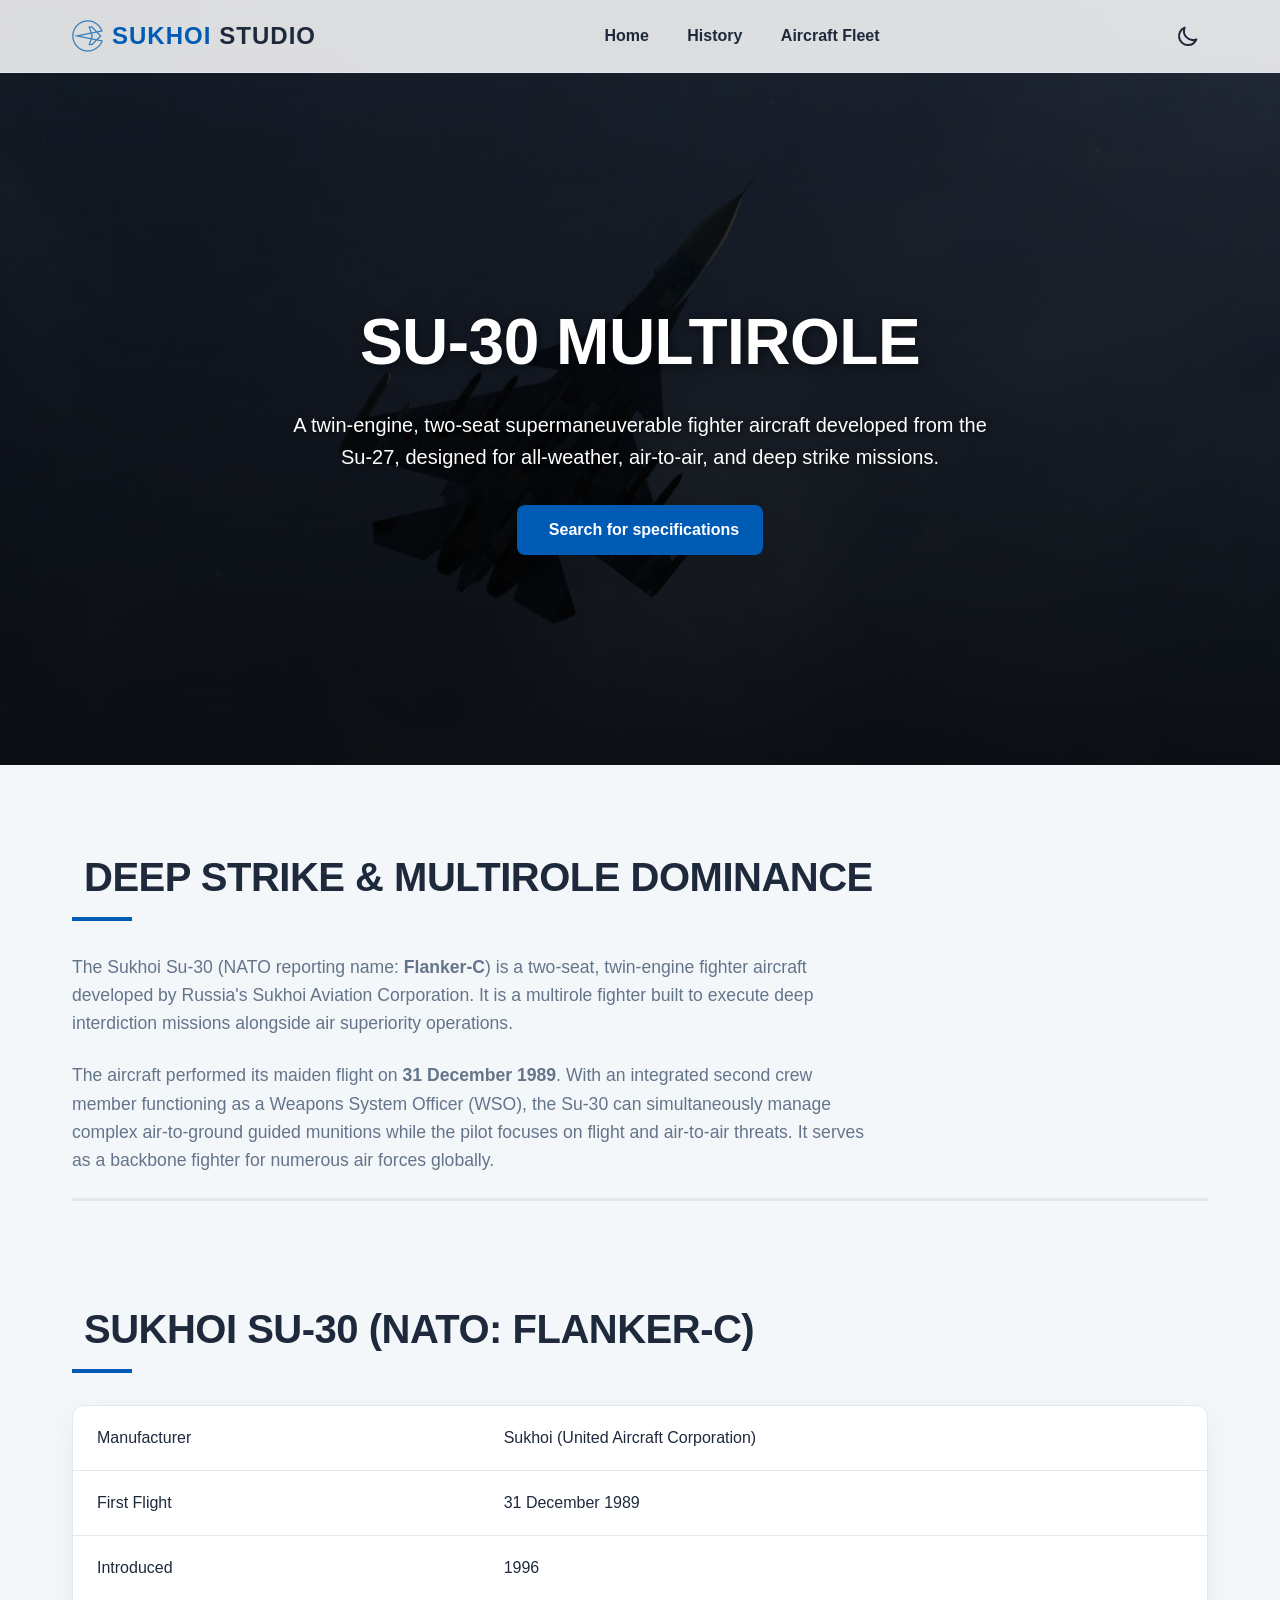
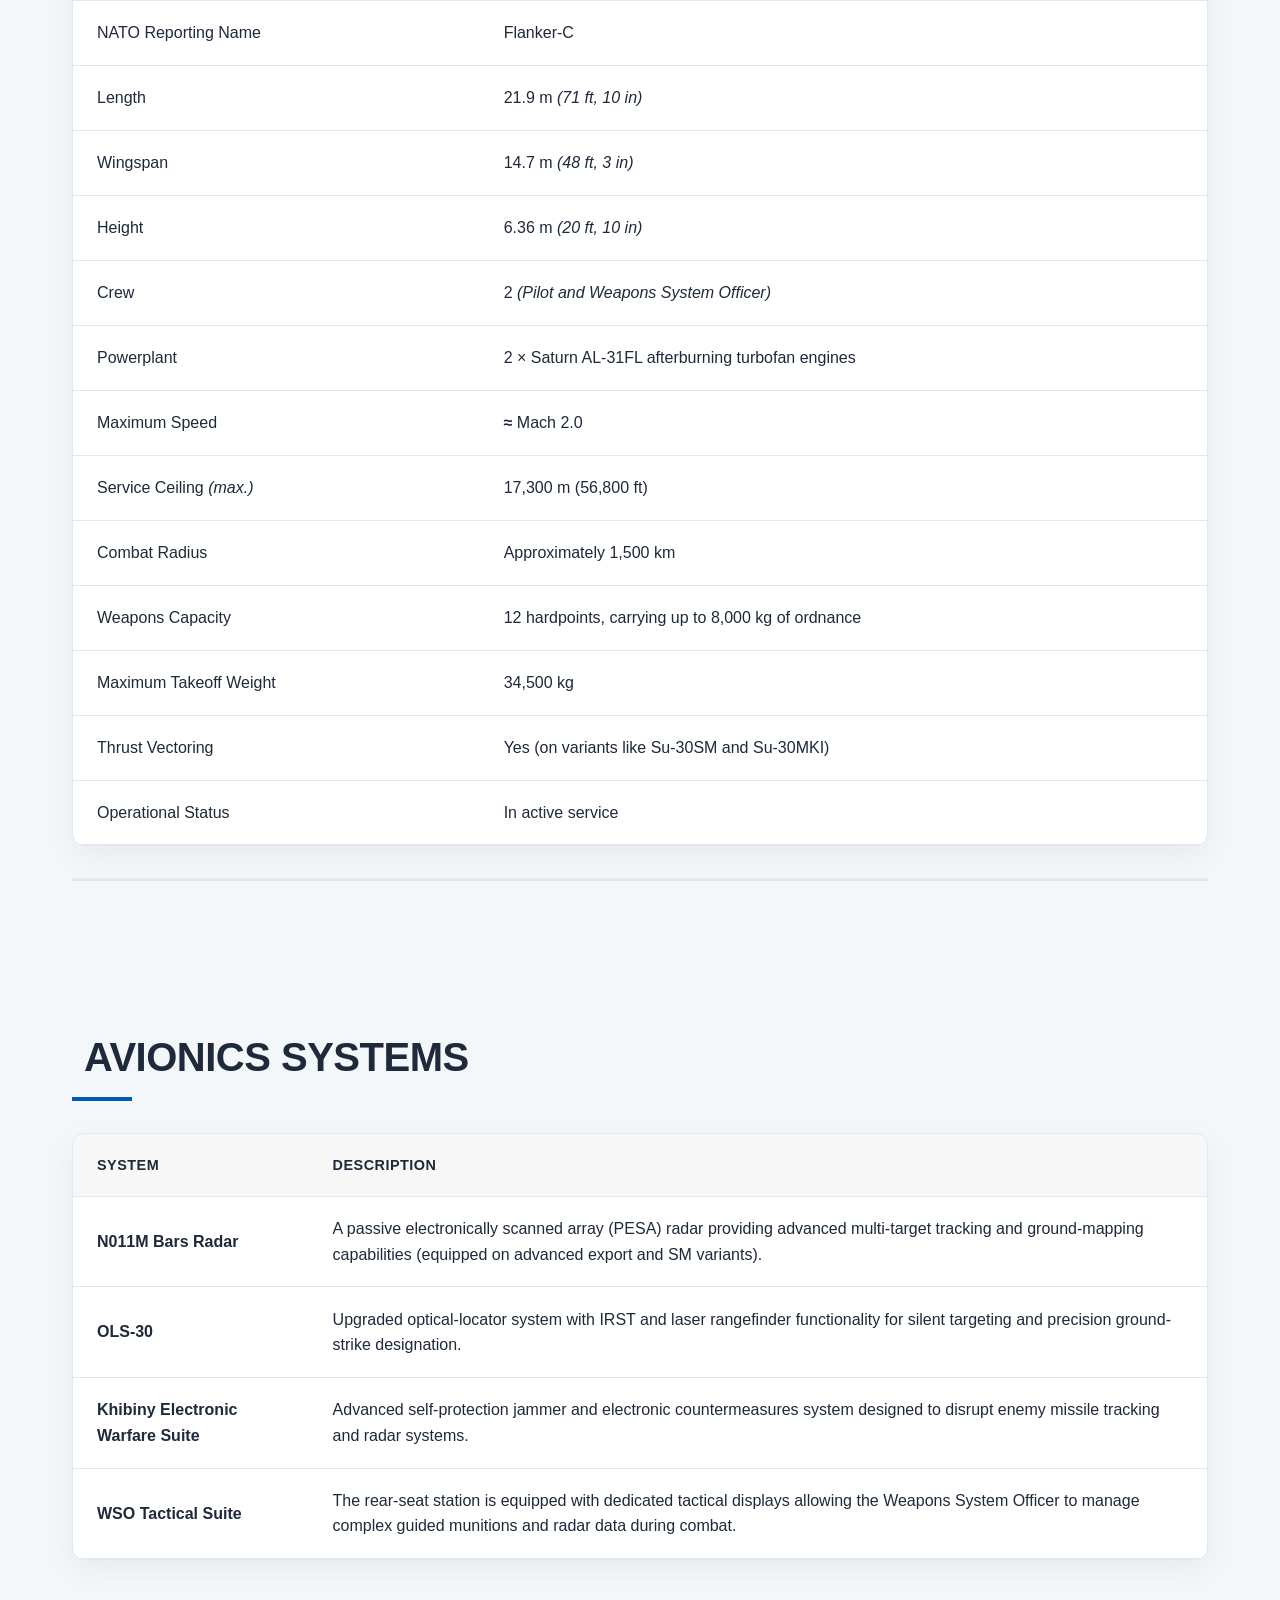
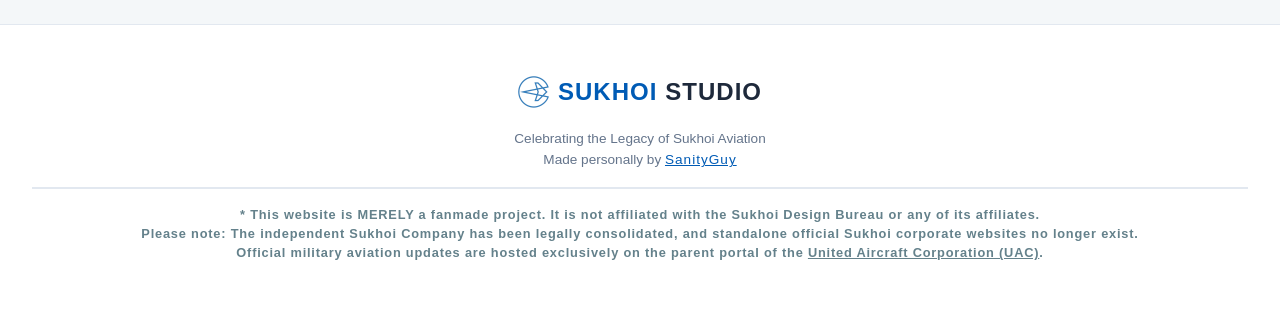
==== subwebs/su30.html @ 8779d071 "fix:Fixed minor bugs and initialized an old project" ====
<!DOCTYPE html>
<html lang="en">
<head>
    <meta charset="UTF-8">
    <meta name="viewport" content="width=device-width, initial-scale=1.0">
    <title>Su-30 Multirole | Sukhoi Studio</title>
    <link rel="apple-touch-icon" sizes="180x180" href="../assets/apple-touch-icon.png">
    <link rel="icon" type="image/png" sizes="32x32" href="../assets/favicon-32x32.png">
    <link rel="icon" type="image/png" sizes="16x16" href="../assets/favicon-16x16.png">
    <link rel="manifest" href="../assets/site.webmanifest">

    <link href="[https://fonts.googleapis.com/css2?family=Inter:wght@300;400;600;800&display=swap](https://fonts.googleapis.com/css2?family=Inter:wght@300;400;600;800&display=swap)" rel="stylesheet">
    <link href="[https://unpkg.com/boxicons@2.1.4/css/boxicons.min.css](https://unpkg.com/boxicons@2.1.4/css/boxicons.min.css)" rel="stylesheet">
    <link href="[https://unpkg.com/aos@2.3.1/dist/aos.css](https://unpkg.com/aos@2.3.1/dist/aos.css)" rel="stylesheet">
    <link rel="stylesheet" href="../style.css">
</head>
<body>
    <nav>
        <div class="nav-content">
            <div class="logo">
                <img src="../assets/favicon-32x32.png" alt="Sukhoi Studio Logo" class="logo-icon">
                <span class="logo-accent">SUKHOI</span> STUDIO
            </div>
            <ul class="nav-links">
                <li><a href="../index.html"><i class='bx bx-home'></i> Home</a></li>
                <li><a href="../history.html"><i class='bx bx-history'></i> History</a></li>

                <li class="dropdown-trigger">
                    <a href="#info" class="dropdown-link-title" aria-haspopup="true">
                        <i class='bx bxs-paper-plane'></i> Aircraft Fleet 
                        <i class='bx bx-chevron-down chevron-icon'></i>
                    </a>
                    <div class="dropdown-menu">
                        <div class="dropdown-grid">

                            <div class="dropdown-column featured-jet">
                                <div class="jet-tag">Flagship</div>
                                <h3>Su-57 Felon</h3>
                                <p>Russia's premier 5th-generation stealth air platform.</p>
                                <a href="su57.html" class="btn-dropdown">Explore Specs →</a>
                            </div>

                            <div class="dropdown-column">
                                <span class="column-title">4th Gen Legacy</span>
                                <ul class="submenu-links">
                                    <li><a href="su27.html"><i class='bx bx-shield-quarter'></i> Su-27 Flanker</a></li>
                                    <li><a href="su30.html"><i class='bx bx-crosshair'></i> Su-30 Multirole</a></li>
                                    <li><a href="su34.html"><i class='bx bx-target-lock'></i> Su-34 Fullback</a></li>
                                </ul>
                            </div>

                            <div class="dropdown-column">
                                <span class="column-title">Modern Fleet</span>
                                <ul class="submenu-links">
                                    <li><a href="su35.html"><i class='bx bxs-zap'></i> Su-35 Flanker-E</a></li>
                                    <li><a href="su47.html"><i class='bx bxs-component'></i> Su-47 Berkut</a></li>
                                    <li><a href="su75.html"><i class='bx bxs-hot'></i> Su-75 Checkmate</a></li>
                                </ul>
                            </div>
                        </div>
                    </div>
                </li>
            </ul>
            <button id="theme-toggle" aria-label="Toggle Dark Mode">
                <svg class="sun-icon" xmlns="[http://www.w3.org/2000/svg](http://www.w3.org/2000/svg)" fill="none" stroke="currentColor" viewBox="0 0 24 24">
                    <path stroke-linecap="round" stroke-linejoin="round" stroke-width="2" d="M12 3v1m0 16v1m9-9h-1M4 12H3m15.364 6.364l-.707-.707M6.343 6.343l-.707-.707m12.728 0l-.707.707M6.343 17.657l-.707.707M16 12a4 4 0 11-8 0 4 4 0 018 0z"></path>
                </svg>
                <svg class="moon-icon" xmlns="[http://www.w3.org/2000/svg](http://www.w3.org/2000/svg)" fill="none" stroke="currentColor" viewBox="0 0 24 24">
                    <path stroke-linecap="round" stroke-linejoin="round" stroke-width="2" d="M20.354 15.354A9 9 0 018.646 3.646 9.003 9.003 0 0012 21a9.003 9.003 0 008.354-5.646z"></path>
                </svg>
            </button>
        </div>
    </nav>

    <header class="hero su30">
        <div class="hero-text" data-aos="fade-up" data-aos-duration="1000">
            <h1>SU-30 MULTIROLE</h1>
            <p>A twin-engine, two-seat supermaneuverable fighter aircraft developed from the Su-27, designed for all-weather, air-to-air, and deep strike missions.</p>
            <a class="btn" href="#info"><i class="bx bx-radar"></i> Search for specifications</a>
        </div>
    </header>
    
    <div class="container">
        <section id="info" data-aos="fade-up" data-aos-duration="800">
            <div class="section-header">
                <h2><i class='bx bx-ghost'></i> Deep Strike & Multirole Dominance</h2>
                <div class="accent-line"></div>
            </div>
            <p>
                The Sukhoi Su-30 (NATO reporting name: <strong>Flanker-C</strong>) is a two-seat, twin-engine fighter aircraft developed by Russia's Sukhoi Aviation Corporation. It is a multirole fighter built to execute deep interdiction missions alongside air superiority operations.
            </p>

            <p>
                The aircraft performed its maiden flight on
                <strong>31 December 1989</strong>.
                With an integrated second crew member functioning as a Weapons System Officer (WSO), the Su-30 can simultaneously manage complex air-to-ground guided munitions while the pilot focuses on flight and air-to-air threats. It serves as a backbone fighter for numerous air forces globally.
            </p>
        </section>
        
        <div class="section-line"></div>

        <section data-aos="fade-up" data-aos-duration="800">
            <div class="section-header" data-aos="fade-up" data-aos-duration="800">
                <h2><i class='bx bx-info-circle'></i> Sukhoi Su-30 (NATO: Flanker-C)</h2>
                <div class="accent-line"></div>
            </div>
            <div class="table-container">
                <table>
                    <tr>
                    <td>Manufacturer</td>
                    <td>Sukhoi (United Aircraft Corporation)</td>
                    </tr>

                    <tr>
                    <td>First Flight</td>
                    <td>31 December 1989</td>
                    </tr>

                    <tr>
                    <td>Introduced</td>
                    <td>1996</td>
                    </tr>

                    <tr>
                    <td>NATO Reporting Name</td>
                    <td>Flanker-C</td>
                    </tr>

                    <tr>
                    <td>Length</td>
                    <td>21.9 m <i>(71 ft, 10 in)</i></td>
                    </tr>

                    <tr>
                    <td>Wingspan</td>
                    <td>14.7 m <i>(48 ft, 3 in)</i></td>
                    </tr>

                    <tr>
                    <td>Height</td>
                    <td>6.36 m <i>(20 ft, 10 in)</i></td>
                    </tr>

                    <tr>
                    <td>Crew</td>
                    <td>2 <i>(Pilot and Weapons System Officer)</i></td>
                    </tr>

                    <tr>
                    <td>Powerplant</td>
                    <td>2 × Saturn AL-31FL afterburning turbofan engines</td>
                    </tr>

                    <tr>
                    <td>Maximum Speed</td>
                    <td><strong>≈</strong> Mach 2.0</td>
                    </tr>

                    <tr>
                    <td>Service Ceiling <i>(max.)</i></td>
                    <td>17,300 m (56,800 ft)</td>
                    </tr>

                    <tr>
                    <td>Combat Radius</td>
                    <td>Approximately 1,500 km</td>
                    </tr>

                    <tr>
                    <td>Weapons Capacity</td>
                    <td>12 hardpoints, carrying up to 8,000 kg of ordnance</td>
                    </tr>

                    <tr>
                    <td>Maximum Takeoff Weight</td>
                    <td>34,500 kg</td>
                    </tr>

                    <tr>
                    <td>Thrust Vectoring</td>
                    <td>Yes (on variants like Su-30SM and Su-30MKI)</td>
                    </tr>

                    <tr>
                    <td>Operational Status</td>
                    <td>In active service</td>
                    </tr>
                </table>
            </div>
        </section>

        <div class="section-line-padding"></div>

        <section data-aos="fade-up" data-aos-duration="800">
            <div class="section-header">
                <h2><i class='bx bx-microchip'></i> Avionics Systems</h2>
                <div class="accent-line"></div>
            </div>
            <div class="table-container">
                <table>
                    <thead>
                        <tr>
                            <th>System</th>
                            <th>Description</th>
                        </tr>
                    </thead>
                    <tbody>
                        <tr>
                        <td><strong>N011M Bars Radar</strong></td>
                        <td>A passive electronically scanned array (PESA) radar providing advanced multi-target tracking and ground-mapping capabilities (equipped on advanced export and SM variants).</td>
                        </tr>

                        <tr>
                        <td><strong>OLS-30</strong></td>
                        <td>Upgraded optical-locator system with IRST and laser rangefinder functionality for silent targeting and precision ground-strike designation.</td>
                        </tr>

                        <tr>
                        <td><strong>Khibiny Electronic Warfare Suite</strong></td>
                        <td>Advanced self-protection jammer and electronic countermeasures system designed to disrupt enemy missile tracking and radar systems.</td>
                        </tr>

                        <tr>
                        <td><strong>WSO Tactical Suite</strong></td>
                        <td>The rear-seat station is equipped with dedicated tactical displays allowing the Weapons System Officer to manage complex guided munitions and radar data during combat.</td>
                        </tr>
                    </tbody>
                </table>
            </div>
        </section>
    </div>

    <footer>
    <div class="footer-content">
        <div class="logo"><img src="../assets/favicon-32x32.png" alt="Logo" class="logo-icon"> <span class="logo-accent">SUKHOI</span> STUDIO</div>
        <p>Celebrating the Legacy of Sukhoi Aviation</p>
        <p>Made personally by <a href="[https://github.com](https://github.com)" target="_blank" id="github">SanityGuy</a></p>
        <div class="footer-line"></div>
        <p id="warning">
            * This website is MERELY a fanmade project. It is not affiliated with the Sukhoi Design Bureau or any of its affiliates.<br>
            Please note: The independent Sukhoi Company has been legally consolidated, and standalone official Sukhoi corporate websites no longer exist. <br>
            Official military aviation updates are hosted exclusively on the parent portal of the <a href="[https://uacrussia.ru/en/](https://uacrussia.ru/en/)" target="_blank">United Aircraft Corporation (UAC)</a>.
        </p>
    </div>
    </footer>

    <script src="[https://unpkg.com/aos@2.3.1/dist/aos.js](https://unpkg.com/aos@2.3.1/dist/aos.js)"></script>
    <script src="../script.js"></script>
</body>
</html>
---- style.css ----
:root {
    --bg-color: #f4f7f9;
    --surface-color: #ffffff;
    --text-main: #1e293b;
    --text-muted: #64748b;
    --warning-color: #64818b;
    --warning-hover: #53b1d3;
    --accent-blue: #005bb5;
    --accent-blue-hover: #004488;
    --accent-red: #d32f2f;
    --border-color: #e2e8f0;
    --nav-bg: rgba(255, 255, 255, 0.85);
    --shadow: 0 10px 30px rgba(0, 0, 0, 0.05);
    --shadow-hover: 0 15px 35px rgba(0, 0, 0, 0.1);
}

[data-theme="dark"] {
    --bg-color: #0b1121;
    --surface-color: #151e32;
    --text-main: #f8fafc;
    --text-muted: #94a3b8;
    --warning-color: #94b3b8;
    --warning-hover: #5cadef;
    --accent-blue: #3b82f6;
    --accent-blue-hover: #60a5fa;
    --accent-red: #ef4444;
    --border-color: #27354f;
    --nav-bg: rgba(11, 17, 33, 0.85);
    --shadow: 0 10px 30px rgba(0, 0, 0, 0.4);
    --shadow-hover: 0 15px 35px rgba(0, 0, 0, 0.6);
}

* {
    margin: 0;
    padding: 0;
    box-sizing: border-box;
    scroll-behavior: smooth;
}

body {
    background-color: var(--bg-color);
    color: var(--text-main);
    font-family: 'Inter', sans-serif;
    line-height: 1.6;
    transition: background-color 0.4s ease, color 0.4s ease;
    overflow-x: hidden;
}

h1, h2, h3 { font-weight: 800; letter-spacing: -0.5px; }
header { scroll-margin-top: 100px; }
section { scroll-margin-top: 100px; padding-top: 5rem; }
section p { font-size: 1.1rem; color: var(--text-muted); margin-bottom: 1.5rem; max-width: 800px; }

.container { max-width: 1200px; margin: 0 auto; padding: 0 2rem 4rem 2rem; }
.section-header { margin-bottom: 2rem; }
.section-header h2 { font-size: 2.5rem; text-transform: uppercase; display: flex; align-items: center; gap: 0.75rem; }
.section-header h2 i { color: var(--accent-blue); font-size: 2.8rem; }
.accent-line { height: 4px; width: 60px; background-color: var(--accent-blue); margin-top: 0.5rem; transition: background-color 0.4s ease; }
.section-line { height: 3px; width: 100%; background-color: var(--border-color); margin-top: 1rem; margin-bottom: 1rem; }
.section-line-padding { height: 3px; width: 100%; background-color: var(--border-color); margin-top: 2rem; margin-bottom: 4rem; }
.footer-line { height: 2px; width: 100%; background-color: var(--border-color); margin-top: 1rem; margin-bottom: 1rem; }
.subsection-title { font-size: 1.5rem; margin-bottom: 1rem; color: var(--text-muted); text-transform: uppercase; letter-spacing: 1px; display: flex; align-items: center; gap: 0.5rem; }
.subsection-title i { color: var(--accent-blue); }

.btn { display: inline-flex; align-items: center; gap: 0.5rem; background-color: var(--accent-blue); color: #ffffff; text-decoration: none; padding: 0.75rem 1.5rem; border-radius: 8px; font-weight: 600; box-shadow: var(--shadow); transition: background-color 0.3s ease, transform 0.3s ease; }
.btn:hover { background-color: var(--accent-blue-hover); transform: translateY(-2px); }

.stat-card { display: flex; flex-direction: row; justify-content: space-between; background-color: var(--surface-color); border-radius: 16px; padding: 24px; box-shadow: var(--shadow); transition: all 0.4s ease; width: 100%; margin-bottom: 1rem; margin-top: 3rem; gap: 1.5rem; }
.stat-card:hover { transform: translateY(-2px); box-shadow: var(--shadow), var(--shadow-hover); }
.stat-item { display: flex; flex-direction: column; flex: 1; text-align: left; }
.stat-item:not(:last-child) { border-right: 1px solid var(--border-color); padding-right: 1.5rem; }
.stat-title { font-size: 13px; font-weight: 600; color: var(--text-muted); text-transform: uppercase; letter-spacing: 0.5px; margin-bottom: 0.25rem; }
.stat-value { font-size: 20px; font-weight: 800; color: var(--text-main); margin: 0; }

nav { position: fixed; top: 0; width: 100%; background: var(--nav-bg); backdrop-filter: blur(10px); border-bottom: 1px solid var(--border-color); z-index: 1000; transition: background-color 0.4s ease, border-color 0.4s ease; }
.nav-content { max-width: 1200px; margin: 0 auto; padding: 1rem 2rem; display: flex; justify-content: space-between; align-items: center; }
.logo { font-size: 1.5rem; font-weight: 800; letter-spacing: 1px; display: flex; align-items: center; gap: 0.5rem; }
.logo-icon { color: var(--accent-blue); font-size: 1.8rem; }
.logo-accent { color: var(--accent-blue); }

.nav-links { display: flex; gap: 2rem; list-style: none; }
.nav-links > li { display: flex; align-items: center; position: relative; height: 100%; }
.nav-links a { color: var(--text-main); text-decoration: none; font-weight: 600; transition: color 0.3s ease; display: flex; align-items: center; gap: 0.4rem; }
.nav-links a i { font-size: 1.2rem; }
.nav-links a:hover { color: var(--accent-blue); }

.dropdown-link-title { cursor: pointer; }
.chevron-icon { font-size: 1rem !important; transition: transform 0.3s ease; }
.dropdown-trigger:hover .chevron-icon { transform: rotate(180deg); }

.dropdown-menu { position: absolute; top: 100%; left: 50%; transform: translateX(-50%) translateY(15px); width: 650px; background: var(--surface-color); border: 1px solid var(--border-color); border-radius: 12px; padding: 1.5rem; box-shadow: var(--shadow); opacity: 0; visibility: hidden; pointer-events: none; transition: opacity 0.3s ease, transform 0.3s ease, visibility 0.3s ease; }
.dropdown-trigger:hover .dropdown-menu, .dropdown-trigger:focus-within .dropdown-menu { opacity: 1; visibility: visible; pointer-events: auto; transform: translateX(-50%) translateY(0); }
.dropdown-grid { display: grid; grid-template-columns: 1.3fr 1fr 1fr; gap: 1.5rem; }
.dropdown-column { display: flex; flex-direction: column; }
.dropdown-column .column-title { font-size: 11px; font-weight: 700; color: var(--text-muted); text-transform: uppercase; letter-spacing: 1px; margin-bottom: 0.75rem; }

.submenu-links { list-style: none; display: flex; flex-direction: column; gap: 0.5rem; }
.submenu-links a { font-size: 14px; font-weight: 500 !important; color: var(--text-muted) !important; padding: 0.25rem 0; transition: all 0.3s ease; }
.submenu-links a:hover { color: var(--accent-blue) !important; transform: translateX(4px); }
.submenu-links a i { font-size: 1.1rem !important; }

.dropdown-column.featured-jet { background: var(--bg-color); border: 1px solid var(--border-color); padding: 1rem; border-radius: 8px; transition: border-color 0.4s ease, background-color 0.4s ease; }
.jet-tag { align-self: flex-start; background: var(--accent-red); color: #ffffff; font-size: 9px; font-weight: 800; text-transform: uppercase; padding: 2px 6px; border-radius: 4px; letter-spacing: 0.5px; margin-bottom: 0.5rem; }
.dropdown-column.featured-jet h3 { font-size: 1.1rem; color: var(--text-main); margin-bottom: 0.25rem; }
.dropdown-column.featured-jet p { font-size: 12px; line-height: 1.4; color: var(--text-muted); margin-bottom: 1rem; }
.btn-dropdown { font-size: 12px !important; font-weight: 700; color: var(--accent-blue) !important; text-decoration: none; }
.btn-dropdown:hover { color: var(--accent-blue-hover) !important; }

.placeholder-container { display: flex; align-items: center; justify-content: center; min-height: calc(100vh - 120px); padding-top: 80px; background-color: var(--bg-color); transition: background-color 0.4s ease; }
.placeholder-card { background-color: var(--surface-color); border: 1px solid var(--border-color); box-shadow: var(--shadow); border-radius: 16px; padding: 3rem; text-align: center; max-width: 500px; width: 90%; transition: all 0.4s ease; }
.radar-scan { display: inline-flex; position: relative; margin-bottom: 1rem; }
.placeholder-icon { color: var(--accent-blue); font-size: 4rem; animation: pulse 2s infinite ease-in-out; }
.accent-line.m-auto { margin: 0.75rem auto 1.5rem auto; }
.placeholder-card h1 { font-size: 2.2rem; text-transform: uppercase; color: var(--text-main); }
footer { width: 100%; text-align: center; padding-bottom: 2rem; background-color: var(--bg-color); transition: background-color 0.4s ease; }
.footer-content p { font-size: 0.85rem; color: var(--text-muted); font-weight: 500; }
@keyframes pulse { 0% { transform: scale(1); opacity: 1; } 50% { transform: scale(1.1); opacity: 0.7; } 100% { transform: scale(1); opacity: 1; } }

#theme-toggle { background: transparent; color: var(--text-main); border: none; cursor: pointer; width: 40px; height: 40px; border-radius: 50%; display: flex; align-items: center; justify-content: center; transition: background-color 0.3s ease, color 0.3s ease; }
#theme-toggle:hover { background: var(--surface-color); color: var(--accent-blue); }
#theme-toggle svg { width: 24px; height: 24px; }
[data-theme="dark"] .moon-icon { display: none; }
:root:not([data-theme="dark"]) .sun-icon { display: none; }

#github { color: var(--accent-blue); text-decoration: underline; letter-spacing: 1px; transform: scale(1); transition: all 0.4s ease; }
#github:hover { color: var(--accent-blue-hover); font-weight: 600; text-underline-offset: 3px; transform: scale(1.5); letter-spacing: 1.5px; text-decoration: underline; }
#github:active { color: var(--accent-blue-hover); }
#github:visited { color: var(--accent-blue); }

#warning { color: var(--warning-color); font-size: 0.8rem; margin-top: 1rem; margin-bottom: 1rem; text-align: center; letter-spacing: 0.8px; line-height: 1.5; font-weight: 600; }
#warning a { color: var(--warning-color); text-decoration: underline; font-weight: 600; transition: all 0.4s ease; }
#warning a:hover { color: var(--warning-hover); font-weight: 600; text-underline-offset: 3px; font-size: 0.85rem; }
#warning a:active, #warning a:visited { color: var(--text-muted); text-decoration: none; letter-spacing: 0.8px; font-weight: 600; }

#flags { font-size: 1.5rem; margin-left: 0.2rem; border: 1px solid var(--border-color); border-radius: 4px; background-color: var(--surface-color); color: var(--text-main); transition: all 0.4s ease; transform: translateY(0px); }
#flags:hover { border: 1px solid var(--border-color); background-color: var(--surface-color); color: var(--text-main); transform: translateY(-2px); }

.hero { height: 85vh; background-size: cover; background-position: center; background-attachment: fixed; display: flex; align-items: center; justify-content: center; text-align: center; color: white; padding: 25rem 0rem 20rem 0; }
.hero.home { background-image: linear-gradient(rgba(0,0,0,0.6), rgba(0,0,0,0.8)), url('assets/aircrafts/aircraft_su27.jpg'); }
.hero.history { background-image: linear-gradient(rgba(0,0,0,0.7), rgba(0,0,0,0.8)), url('assets/aircrafts/aircraft_su35.jpg'); }
.hero.su57 { background-image: linear-gradient(rgba(0,0,0,0.6), rgba(0,0,0,0.9)), url('assets/aircrafts/aircraft_su57.jpg'); }
.hero.su27 { background-image: linear-gradient(rgba(0,0,0,0.6), rgba(0,0,0,0.9)), url('assets/aircrafts/su27_2.jpg'); }
.hero.su30 { background-image: linear-gradient(rgba(0,0,0,0.6), rgba(0,0,0,0.9)), url('assets/aircrafts/su30.jpg'); }
.hero.su34 { background-image: linear-gradient(rgba(0,0,0,0.6), rgba(0,0,0,0.9)), url('assets/aircrafts/su34.jpg'); }
.hero-text h1 { font-size: 4rem; margin-bottom: 1rem; text-transform: uppercase; text-shadow: 2px 2px 10px rgba(0,0,0,0.5); }
.hero-text p { font-size: 1.25rem; max-width: 700px; margin: 0 auto 2rem auto; text-shadow: 1px 1px 5px rgba(0,0,0,0.5); }

.table-container { width: 100%; overflow-x: auto; background-color: var(--surface-color); border-radius: 12px; border: 1px solid var(--border-color); box-shadow: var(--shadow); transition: background-color 0.4s ease, border-color 0.4s ease; }

table { width: 100%; border-collapse: collapse; text-align: left; }
th, td { padding: 1.2rem 1.5rem; border-bottom: 1px solid var(--border-color); }
th { background-color: rgba(0, 0, 0, 0.03); font-weight: 600; text-transform: uppercase; font-size: 0.9rem; letter-spacing: 0.5px; }
[data-theme="dark"] th { background-color: rgba(255, 255, 255, 0.03); }
tr:hover { background-color: rgba(0, 0, 0, 0.02); }
[data-theme="dark"] tr:hover { background-color: rgba(255, 255, 255, 0.02); }

.media-grid { display: grid; gap: 2rem; }
.media-grid.images { grid-template-columns: repeat(auto-fit, minmax(300px, 1fr)); }
.media-grid.videos { grid-template-columns: repeat(auto-fit, minmax(400px, 1fr)); }

.media-card {
    position: relative;
    border-radius: 8px;
    overflow: hidden;
    box-shadow: var(--shadow);
    cursor: pointer;
}
.media-card img {
    width: 100%;
    height: 250px;
    object-fit: cover;
    display: block;
    transition: transform 0.5s ease;
}
.media-overlay {
    position: absolute;
    bottom: 0; left: 0; right: 0;
    background: linear-gradient(transparent, rgba(0,0,0,0.8));
    padding: 1.5rem 1rem 1rem;
    color: white;
    font-weight: 600;
    transform: translateY(100%);
    transition: transform 0.3s ease;
}
.media-card:hover img { transform: scale(1.05); }
.media-card:hover .media-overlay { transform: translateY(0); }

.video-container {
    position: relative;
    padding-bottom: 56.25%;
    height: 0;
    border-radius: 8px;
    overflow: hidden;
    box-shadow: var(--shadow);
    border: 1px solid var(--border-color);
}
.video-container iframe { position: absolute; top: 0; left: 0; width: 100%; height: 100%; }

footer {
    background-color: var(--surface-color);
    border-top: 1px solid var(--border-color);
    padding: 3rem 2rem;
    text-align: center;
    transition: all 0.4s ease;
}
footer .logo { justify-content: center; margin-bottom: 1rem; }
footer p { color: var(--text-muted); font-size: 0.9rem; }

@media (max-width: 768px) {
    .nav-links { display: none; }
    .hero-text h1 { font-size: 2.5rem; }
}
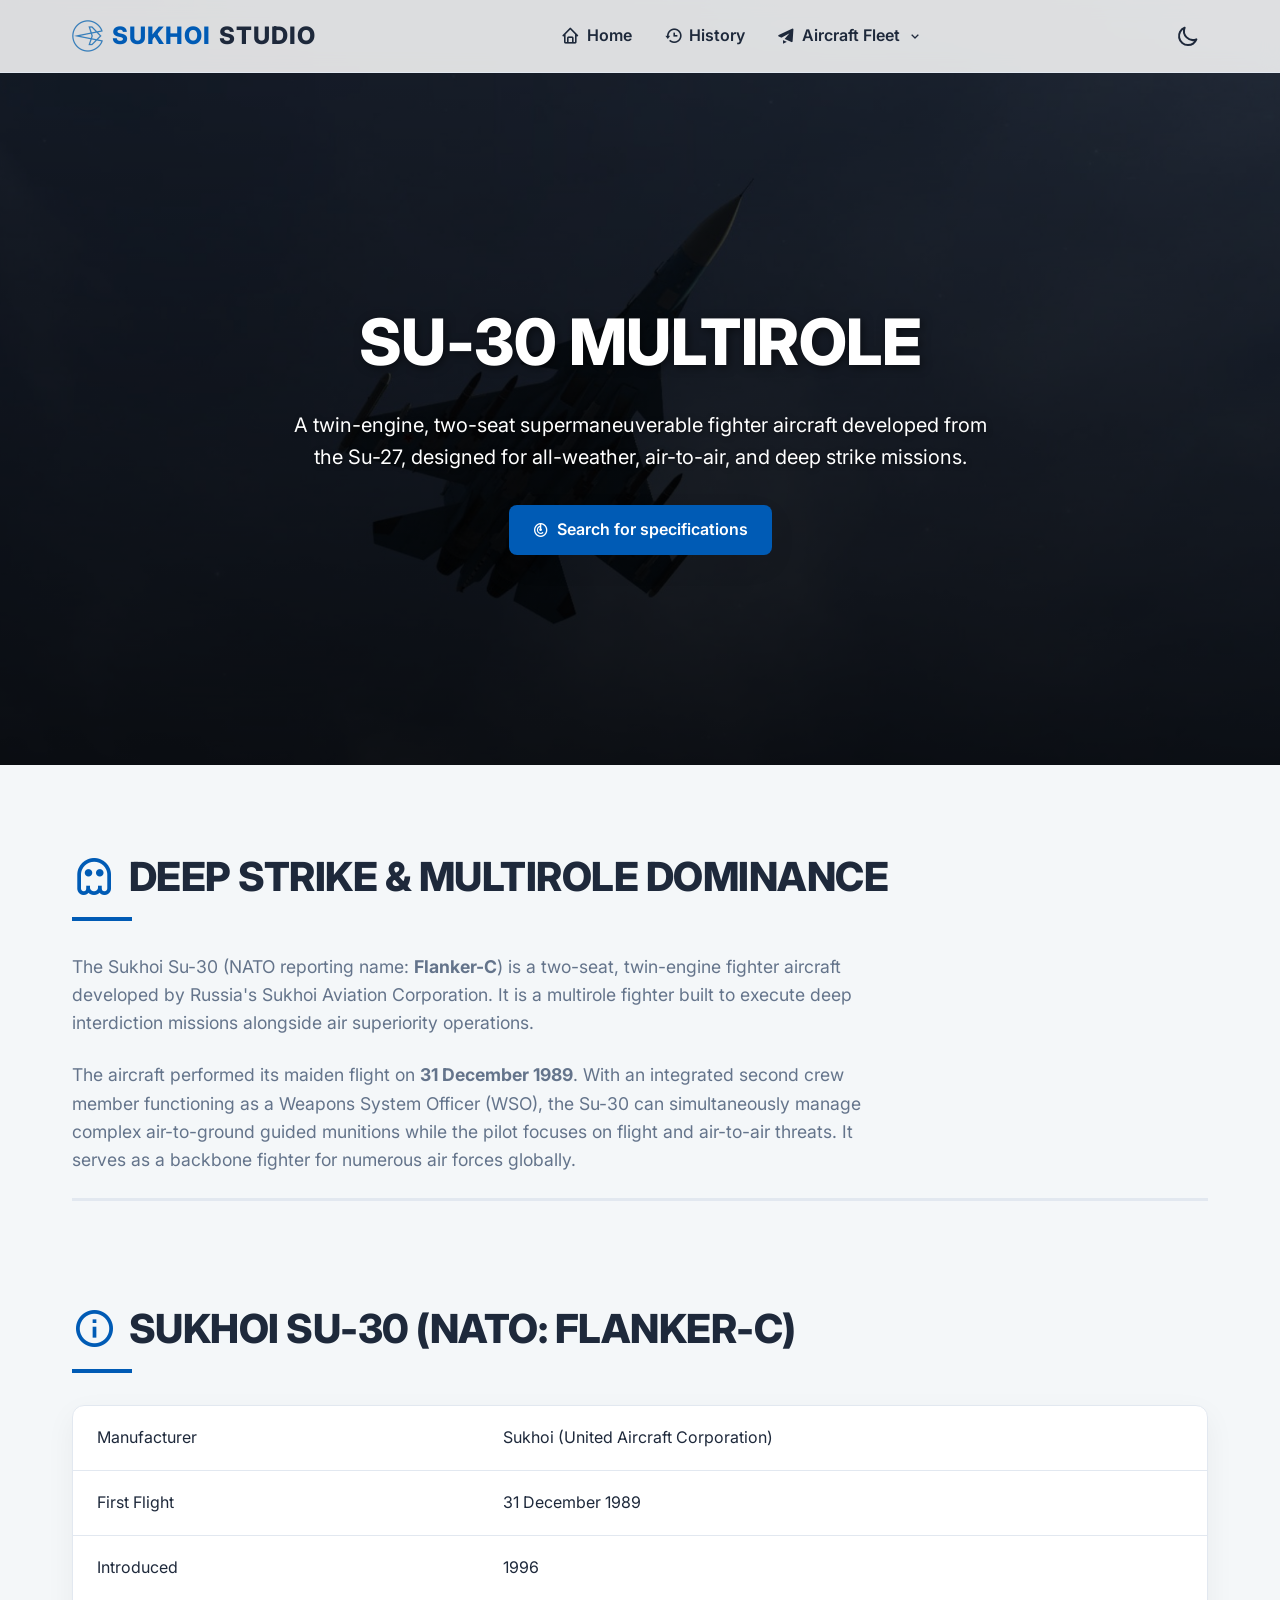
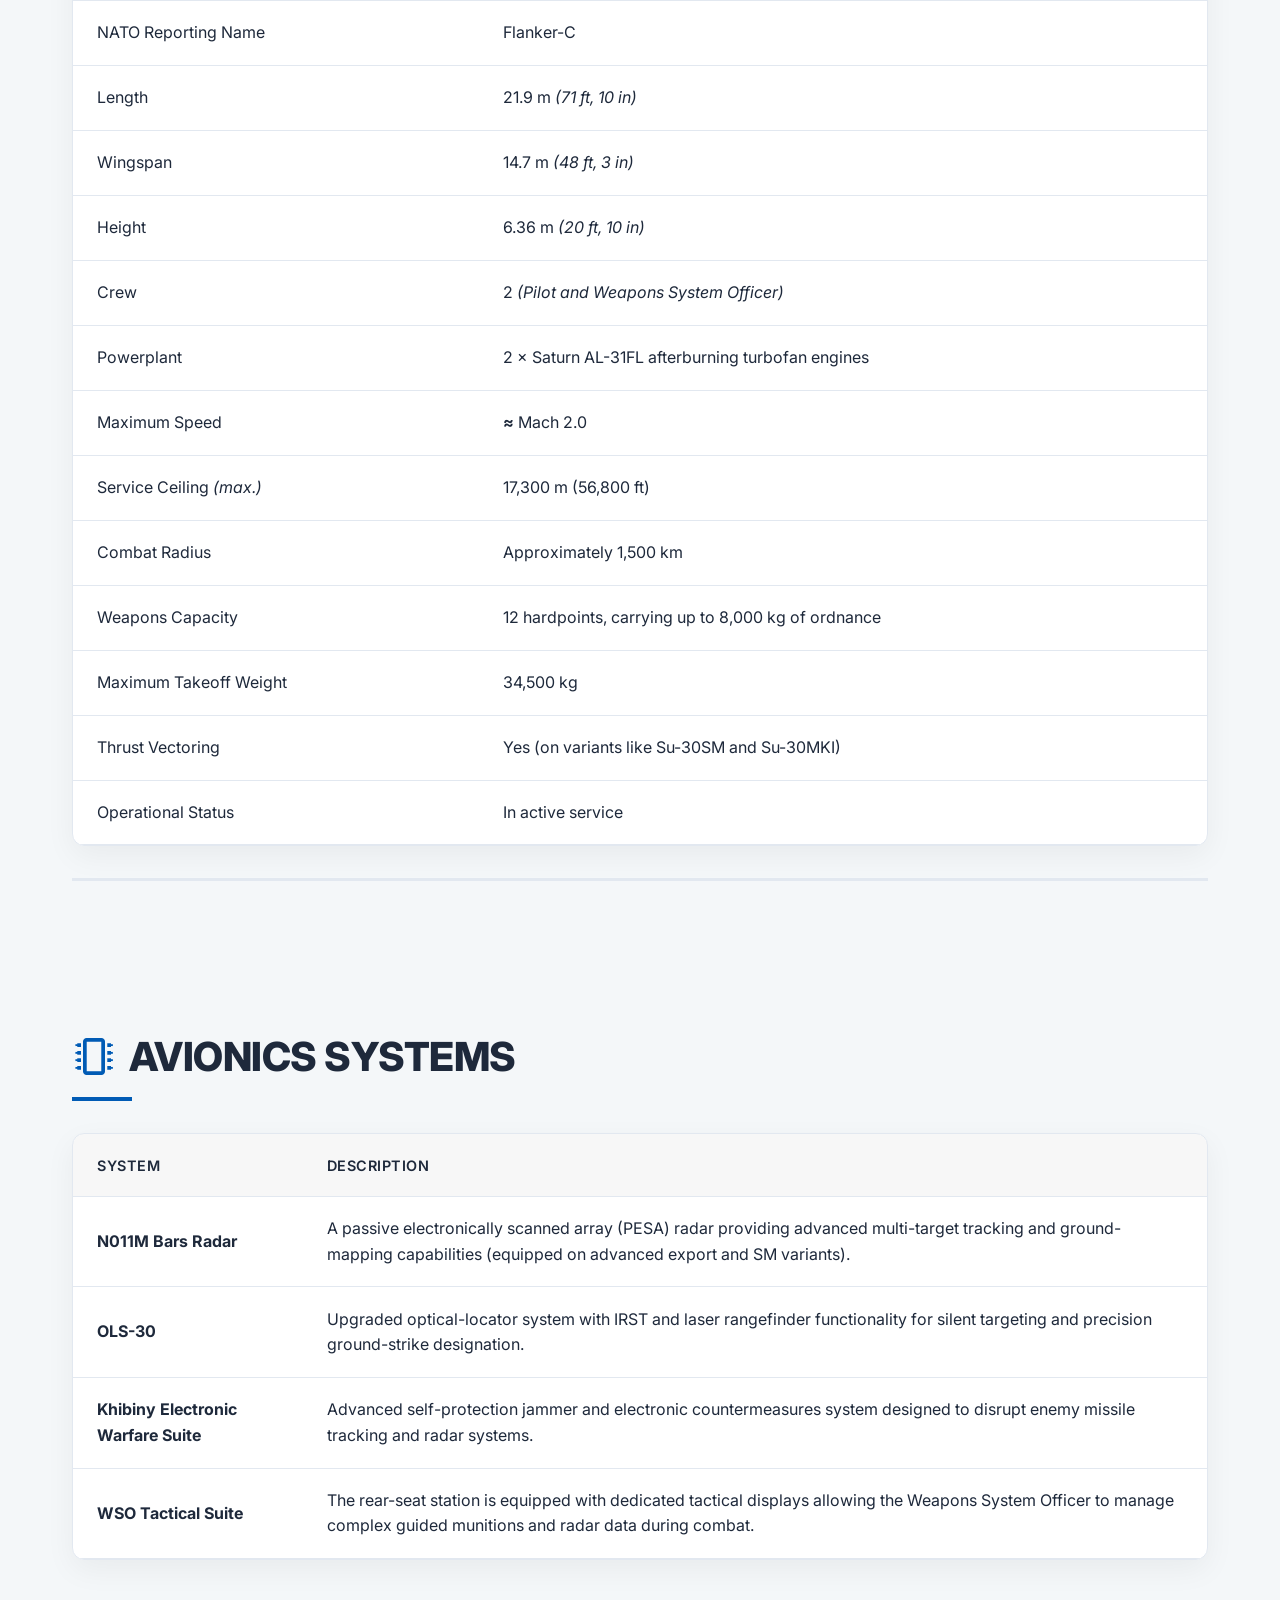
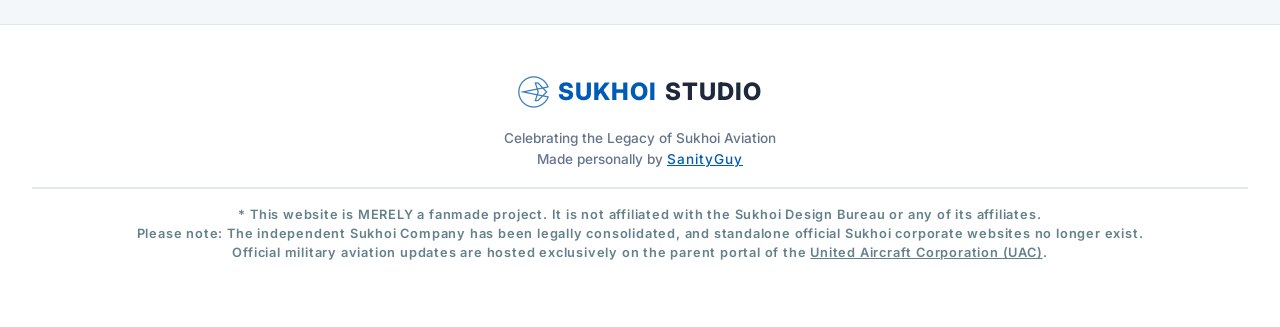
==== commit 98acb420: "fix: Fixed minor bug&issues" ====
--- a/subwebs/su30.html
+++ b/subwebs/su30.html
@@ -9,9 +9,9 @@
     <link rel="icon" type="image/png" sizes="16x16" href="../assets/favicon-16x16.png">
     <link rel="manifest" href="../assets/site.webmanifest">
 
-    <link href="[https://fonts.googleapis.com/css2?family=Inter:wght@300;400;600;800&display=swap](https://fonts.googleapis.com/css2?family=Inter:wght@300;400;600;800&display=swap)" rel="stylesheet">
-    <link href="[https://unpkg.com/boxicons@2.1.4/css/boxicons.min.css](https://unpkg.com/boxicons@2.1.4/css/boxicons.min.css)" rel="stylesheet">
-    <link href="[https://unpkg.com/aos@2.3.1/dist/aos.css](https://unpkg.com/aos@2.3.1/dist/aos.css)" rel="stylesheet">
+    <link href="https://fonts.googleapis.com/css2?family=Inter:wght@300;400;600;800&display=swap" rel="stylesheet">
+    <link href="https://unpkg.com/boxicons@2.1.4/css/boxicons.min.css" rel="stylesheet">
+    <link href="https://unpkg.com/aos@2.3.1/dist/aos.css" rel="stylesheet">
     <link rel="stylesheet" href="../style.css">
 </head>
 <body>
@@ -244,7 +244,7 @@
     </div>
     </footer>
 
-    <script src="[https://unpkg.com/aos@2.3.1/dist/aos.js](https://unpkg.com/aos@2.3.1/dist/aos.js)"></script>
+    <script src="https://unpkg.com/aos@2.3.1/dist/aos.js"></script>
     <script src="../script.js"></script>
 </body>
 </html>
--- a/style.css
+++ b/style.css
@@ -142,6 +142,9 @@
 .hero.su27 { background-image: linear-gradient(rgba(0,0,0,0.6), rgba(0,0,0,0.9)), url('assets/aircrafts/su27_2.jpg'); }
 .hero.su30 { background-image: linear-gradient(rgba(0,0,0,0.6), rgba(0,0,0,0.9)), url('assets/aircrafts/su30.jpg'); }
 .hero.su34 { background-image: linear-gradient(rgba(0,0,0,0.6), rgba(0,0,0,0.9)), url('assets/aircrafts/su34.jpg'); }
+.hero.su35 { background-image: linear-gradient(rgba(0,0,0,0.6), rgba(0,0,0,0.9)), url('assets/aircrafts/su_35.jpg'); }
+.hero.su47 { background-image: linear-gradient(rgba(0,0,0,0.6), rgba(0,0,0,0.9)), url('assets/aircrafts/su_47.jpg'); }
+.hero.su75 { background-image: linear-gradient(rgba(0,0,0,0.6), rgba(0,0,0,0.9)), url('assets/aircrafts/su_75.png'); }
 .hero-text h1 { font-size: 4rem; margin-bottom: 1rem; text-transform: uppercase; text-shadow: 2px 2px 10px rgba(0,0,0,0.5); }
 .hero-text p { font-size: 1.25rem; max-width: 700px; margin: 0 auto 2rem auto; text-shadow: 1px 1px 5px rgba(0,0,0,0.5); }
 
